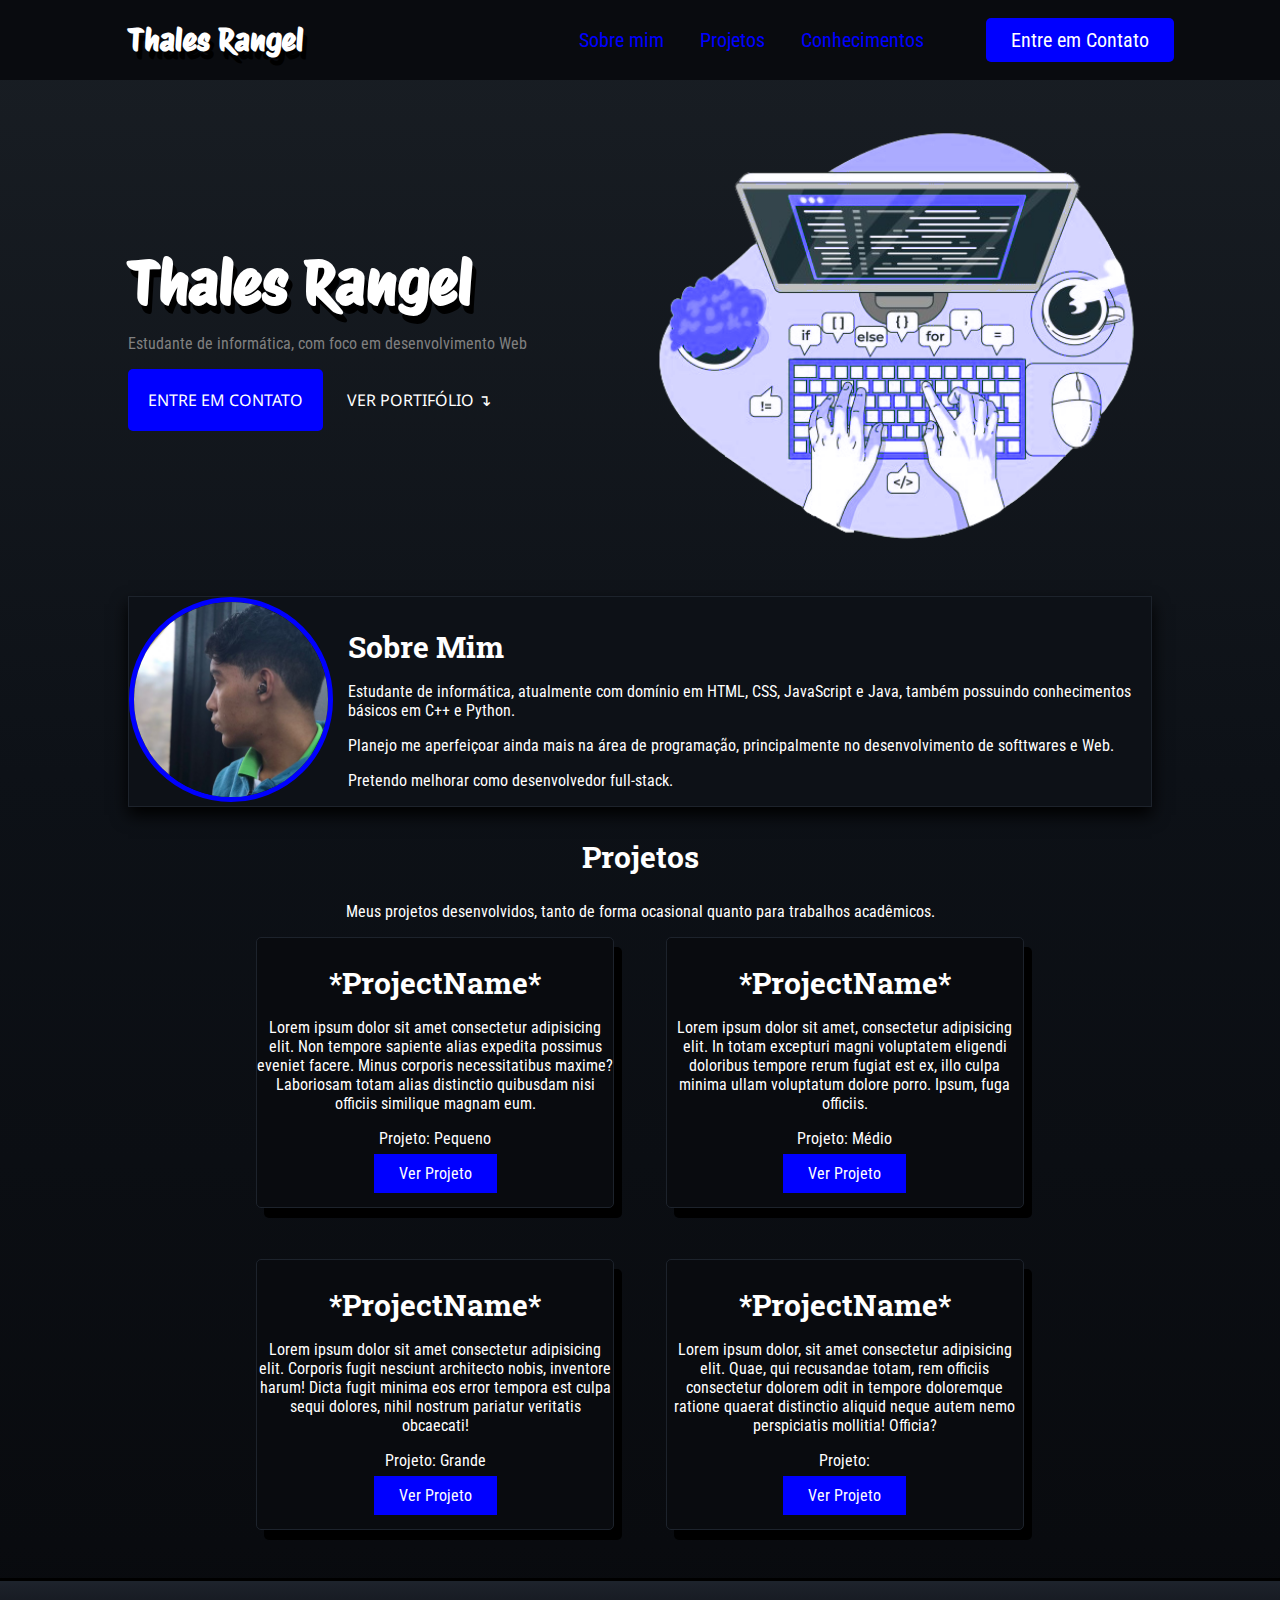
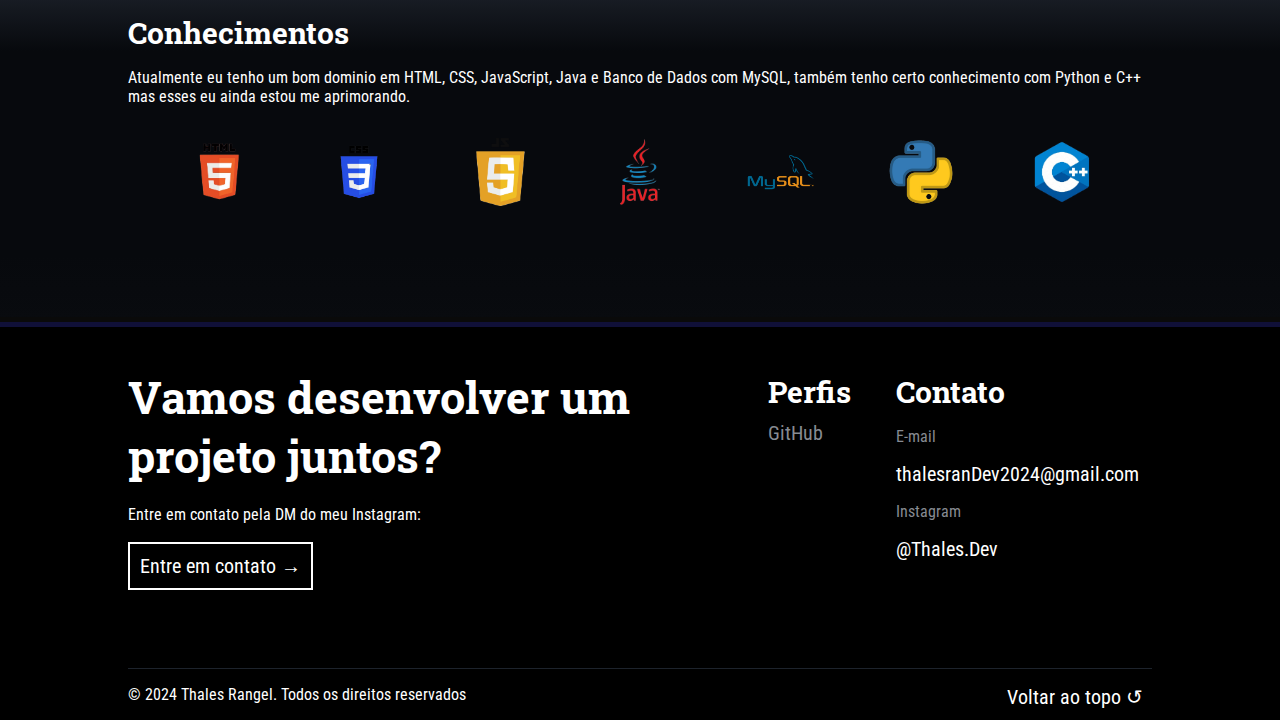
==== index.html @ 8276da6a "Teste novamente para ver se a hospedagem lê o index.html" ====
<!DOCTYPE html>
<html lang="pt-br">

<head>
    <meta charset="UTF-8">
    <meta name="viewport" content="width=device-width, initial-scale=1.0">
    <title>Thales Rangel | Desenvolvolvedor web</title>

    <link rel="stylesheet" href="CSS/Style.css">
    <link rel="stylesheet" href="CSS/Responsive.css">
</head>

<body>
    <nav>
        <div class="name">
            <a href="index.html">
                <h1>Thales Rangel</h1>
            </a>
        </div>

        <div class="menu">
            <img src="img/menu.png" alt="" id="dropdown-menu">

            <div class="dropdown">
                <a href="#Sobre-mim">Sobre mim</a>
                <a href="#Projetos">Projetos</a>
                <a href="#Conhecimentos">Conhecimentos</a>
                <a href="https://www.instagram.com/thales.dev/" id="contactButton">Entre em Contato</a>
            </div>
        </div>
    </nav>

    <main>
        <header>
            <div class="headline">
                <h2>Thales Rangel</h2>
                <p>Estudante de informática, com foco em desenvolvimento Web</p>

                <a href="https://www.instagram.com/thales.dev/" class="headline-bnt">Entre em contato</a>
                <a href="#Projetos" class="headline-bnt" id="viewPort">Ver Portifólio ↴</a>
            </div>
            <div class="headline-img">
                <img src="img/Ilustracao.png" alt="">
            </div>
        </header>

        <section class="about-me" id="Sobre-mim">
            <div class="about-me-img">
                <img src="img/Sobre-mim-img.jpg" alt="">
            </div>

            <div class="about-me-text">
                <h3>Sobre Mim</h3>
                <p>Estudante de informática, atualmente com domínio em HTML, CSS, JavaScript e Java, também possuindo conhecimentos
                    básicos em C++ e Python.</p>
                <p>Planejo me aperfeiçoar ainda mais na área de programação, principalmente no desenvolvimento de
                    softtwares
                    e Web.</p>
                <p>Pretendo melhorar como desenvolvedor full-stack.</p>
            </div>
        </section>

        <section class="projects" id="Projetos">
            <h3>Projetos</h3>
            <p>Meus projetos desenvolvidos, tanto de forma ocasional quanto para trabalhos acadêmicos.</p>

            <div class="card">
                <h4>*ProjectName*</h4>
                <p>Lorem ipsum dolor sit amet consectetur adipisicing elit. Non tempore sapiente alias expedita possimus
                    eveniet facere. Minus corporis necessitatibus maxime? Laboriosam totam alias distinctio quibusdam
                    nisi
                    officiis similique magnam eum.</p>
                <p>Projeto: Pequeno</p>
                <a href="#" class="projectButton">Ver Projeto</a>
            </div>
            <div class="card">
                <h4>*ProjectName*</h4>
                <p>Lorem ipsum dolor sit amet, consectetur adipisicing elit. In totam excepturi magni voluptatem
                    eligendi
                    doloribus tempore rerum fugiat est ex, illo culpa minima ullam voluptatum dolore porro. Ipsum, fuga
                    officiis.</p>
                <p>Projeto: Médio</p>
                <a href="#" class="projectButton">Ver Projeto</a>
            </div>
            <div class="card">
                <h4>*ProjectName*</h4>
                <p>Lorem ipsum dolor sit amet consectetur adipisicing elit. Corporis fugit nesciunt architecto nobis,
                    inventore harum! Dicta fugit minima eos error tempora est culpa sequi dolores, nihil nostrum
                    pariatur
                    veritatis obcaecati!</p>
                <p>Projeto: Grande</p>
                <a href="#" class="projectButton">Ver Projeto</a>
            </div>
            <div class="card">
                <h4>*ProjectName*</h4>
                <p>Lorem ipsum dolor, sit amet consectetur adipisicing elit. Quae, qui recusandae totam, rem officiis
                    consectetur dolorem odit in tempore doloremque ratione quaerat distinctio aliquid neque autem nemo
                    perspiciatis mollitia! Officia?</p>
                <p>Projeto: </p>
                <a href="#" class="projectButton">Ver Projeto</a>
            </div>
        </section>

        <section class="conhecimentos" id="Conhecimentos">
            <h3>Conhecimentos</h3>
            <p>Atualmente eu tenho um bom dominio em HTML, CSS, JavaScript, Java e Banco de Dados com MySQL, também tenho certo conhecimento com Python e C++ mas esses eu ainda estou me aprimorando.</p>

            <div class="lenguages">
                <img id="html" src="img/HTML.png" alt="HTML logo">
                <img id="css" src="img/CSS.png" alt="CSS logo">
                <img id="javascript" src="img/JavaScript.png" alt="JavaScript logo">
                <img id="java" src="img/Java.png" alt="Java logo">
                <img id="mysql" src="img/MySQL.png" alt="MySQL logo">
                <img id="python" src="img/Python.png" alt="Python logo">
                <img id="cpp" src="img/Cpp.png" alt="C++ logo">
            </div>
        </section>

        <footer>
            <div class="form">
                <h2>Vamos desenvolver um projeto juntos?</h2>

                <p>Entre em contato pela DM do meu Instagram:</p>

                <a href="https://www.instagram.com/thales.dev/" id="formButton">Entre em contato →</a>
            </div>

            <div class="contatos">
                <div id="perfis">
                    <h2>Perfis</h2>
                    <a href="https://github.com/Thales-Rangel" target="_blank">GitHub</a>
                </div>

                <div id="contatos">
                    <h2>Contato</h2>

                    <p>E-mail</p>
                    <a href="mailto:thalesranDev2024@gmail.com?subject=&body="
                        target="_blank">thalesranDev2024@gmail.com</a>

                    <p>Instagram</p>
                    <a href="https://www.instagram.com/thales.dev/" target="_blank">@Thales.Dev</a>
                </div>
            </div>

            <div id="copyright">
                <p>© 2024 Thales Rangel. Todos os direitos reservados</p>
                <a href="#">Voltar ao topo ↺</a>
            </div>
        </footer>
    </main>
</body>

</html>
---- CSS/Style.css ----
@import url('https://fonts.googleapis.com/css2?family=Protest+Riot&display=swap');
@import url('https://fonts.googleapis.com/css2?family=Roboto+Condensed:wght@300&display=swap');
@import url('https://fonts.googleapis.com/css2?family=Noto+Sans&display=swap');
@import url('https://fonts.googleapis.com/css2?family=Roboto+Slab&display=swap');

* {
    box-sizing: border-box;
}

body {
    margin: 0;
    background: linear-gradient(#191e24, #0d1117, #090b0f, black);
    color: white;
    font-family: 'Roboto Condensed', sans-serif;
}

h1,
h2,
h3,
h4,
h5,
h6 {
    font-size: 30px;
    margin-bottom: 10px;
    font-family: 'Roboto Slab', serif;
}

nav {
    /*border: 2px solid red;*/
    display: flex;
    flex-flow: row wrap;
    height: 80px;
    position: fixed;
    justify-content: center;
    align-items: center;
    width: 100%;
    background-color: #090b0f;
}

.name {
    width: 20%;
    margin-left: 10%;
    text-align: left;
}

.name a {
    text-decoration: none;
    color: white;
}

.name h1 {
    font-family: 'Protest Riot', sans-serif;
    margin: 0 auto;
    text-shadow: 4px 8px black;
}

.menu {
    width: 70%;
    text-align: right;
    padding: 20px;
}

.menu #dropdown-menu {
    width: 50px;
}

.menu a {
    padding: 20px 16px;
    text-decoration: none;
    font-size: 20px;
    color: blue;
}

.menu a:hover {
    border-top: 4px solid blue;
}

.menu #contactButton {
    background-color: blue;
    border-radius: 5px;
    color: white;
    border: none;

    padding: 10px 25px;

    margin-right: 10%;
    margin-left: 5%;
}

.menu #contactButton:hover {
    opacity: 0.9;
}

header {
    /*border: 2px solid red;*/
    padding-top: 80px;
    display: flex;
    flex-flow: row wrap;
    justify-content: center;
    align-items: center;
}

.headline {
    margin-left: 10%;
    width: 40%;
}

.headline h2 {
    font-weight: 900;
    font-size: 60px;
    margin: 0;
    padding: 0;
    font-family: 'Protest Riot', sans-serif;
    text-shadow: 4px 8px black;
}

.headline p {
    color: gray;
    text-align: left;
}

.headline-bnt {
    display: inline-block;
    padding: 20px;
    color: white;
    background-color: blue;
    text-transform: uppercase;
    border-radius: 5px;
    text-decoration: none;
    font-family: 'Noto Sans', sans-serif;
}

.headline-bnt:hover {
    padding: 21px;
    font-size: 105%;
}

#viewPort {
    background-color: transparent;
}

#viewPort:hover {
    opacity: 0.7;
    padding: 20px;
    font-size: 100%;
}

.headline-img {
    width: 40%;
    margin-right: 10%;
    text-align: center;
}

.headline-img img {
    width: 100%;
}

.about-me {
    border: 1px solid #1d232c;
    display: flex;
    flex-flow: column row;
    justify-content: center;
    align-items: center;
    width: 80%;
    margin-left: 10%;
    margin-right: 10%;
    box-shadow: 0 8px 16px black;
    background-color: #0d1117;
}

.about-me-img {
    width: 20%;
}

.about-me-img img {
    width: 100%;
    border-radius: 50%;
    border: 5px solid blue;
}

.about-me-text {
    /*border: 2px solid red;*/
    width: 80%;
    padding-left: 15px;
}

.projects {
    /*border: 2px solid red;*/
    display: flex;
    flex-flow: wrap;
    justify-content: center;
    align-items: center;
    padding-left: 10%;
    padding-right: 10%;
    text-align: center;
}

.projects h3 {
    width: 80%;
}

.projects p {
    width: 80%;
}

.card {
    border: 1px solid #1d232c;
    width: 35%;
    min-height: 271px;
    margin-left: 2.5%;
    margin-bottom: 5%;
    margin-right: 2.5%;
    background-color: #090b0f;
    border-radius: 5px;
    box-shadow: 8px 10px black;
    padding-bottom: 20px;
}

.card:hover {
    box-shadow: none;
    box-shadow: 0px 0px 2px 2px rgb(216, 230, 237);
}

.card h4 {
    margin-top: 25px;
}

.card p {
    width: 100%;
}

.projectButton {
    color: white;
    text-decoration: none;
    background-color: blue;
    padding: 10px 25px;
}

.projectButton:hover {
    opacity: 0.7;
}

.conhecimentos {
    padding-left: 10%;
    padding-right: 10%;
    border-top: 2px solid #1d232c;
    background: linear-gradient(#1d222b, #07090d, #07090d, #07090d, #07090d, #090b0f);
    box-shadow: 0px 0px 0px 3px black;

    padding-bottom: 100px;
}

.lenguages {
    display: flex;
    justify-content: space-evenly;
    /*max-width: 100rem;*/
    /*margin-left: auto;*/
    /*margin-right: auto;*/
    /*flex-wrap: wrap;*/
}

.lenguages img {
    padding: 16px;
    width: 100px;
}

footer {
    /*border: 2px solid red;*/
    display: flex;
    flex-flow: row wrap;
    padding-top: 20px;
    padding-left: 10%;
    padding-right: 10%;
    border-top: 5px solid rgb(16, 16, 56);
    background-color: black;
    box-shadow: 0 0 0 5px rgb(10, 10, 10);
}

footer a {
    font-size: 20px;
    text-decoration: none;
    color: #878b92;
}

.form {
    /*border: 1px solid red;*/
    width: 50%;
}

.form h2 {
    font-size: 45px;
    margin-top: 20px;
    margin-bottom: 0;
}

.form p {
    width: 100%;
    margin-top: 20px;
    margin-bottom: 30px;
}

#formButton {
    border: 2px solid white;
    color: white;
    text-decoration: none;
    padding: 10px;
    font-size: 20px;
    margin-top: 20px;
}

#formButton:hover {
    background-color: white;
    color: black;
}

.contatos {
    /*border: 1px solid red;*/
    width: 50%;
    display: flex;
    flex-flow: row wrap;
}

.contatos #perfis {
    width: 25%;
    justify-content: center;
    margin-left: 25%;
}

.contatos #contatos {
    width: 50%;
    justify-content: center;
}

#contatos p {
    color: #878b92;
}

#contatos a {
    color: white;
}

.form,
.contatos {
    /*border: 1px solid green;*/
    margin-bottom: 90px;
    height: auto;
}

#copyright {
    width: 100%;
    border-top: 1px solid #1d232c;
    display: flex;
    flex-flow: row wrap;

}

#copyright p {
    /*border: 1px solid red;*/
    width: 85%;
}

#copyright a {
    width: 15%;
    text-decoration: none;
    text-align: center;
    margin-top: 16px;
    color: white;
    /*border: 1px solid red;*/
}
---- CSS/Responsive.css ----
@media screen and (max-width: 401px) {
    .name h1 {
        font-size: 20px;
    }

    .name {
        width: 50%;
        margin: 0;
    }

    .menu {
        width: 50%;
    }

    .content {
        margin: 0 !important;
        margin-bottom: 50px !important;
    }

}

@media screen and (max-width: 511px) {
    .heading h1 {
        font-size: 30px !important;
    }

    .conhecimentos {
        text-align: center;
    }

    .lenguages {
        display: none;
    }

    .name {
        width: 64% !important;
        margin-left: 18%;
    }

    .menu {
        width: 18% !important;
    }
}

@media screen and (max-width: 580px){
    .lenguages img{
        width: 60px !important;
    }
}

@media screen and (max-width: 680px) and (min-width: 581px) {
    .lenguages img {
        width: 70px !important;
    }
}

@media screen and (max-width: 781px) {
    header {
        padding-top: 120px !important;
    }

    .headline {
        width: 100% !important;
        margin: 0 !important;
    }

    .headline-img {
        width: 100% !important;
        margin: 0 !important;
    }

    .headline-img img {
        width: 50% !important;
    }

    .about-me {
        flex-flow: row wrap !important;
        text-align: center;
        padding-top: 5px;
    }

    .about-me-img {
        width: 100% !important;
    }

    .about-me-img img {
        width: 25% !important;
    }

    .about-me-text {
        width: 100% !important;
        padding: 0 !important;
    }

    .lenguages img {
        @media screen and (min-width: 681px){
            width: 80px !important;
            
        }
    }

    .card {
        width: 100% !important;
    }

    footer {
        padding: 0;
    }

    .form {
        width: 100% !important;
        text-align: center;
    }

    .contatos {
        width: 100% !important;
        text-align: center;
    }

    #perfis {
        margin: 0 !important;
        width: 100% !important;
    }

    #contatos {
        width: 100% !important;
    }

    #copyright p {
        width: 100% !important;
        text-align: center;
    }

    #copyright a {
        display: none;
    }
}

@media screen and (max-width: 832px) {
    .content {
        padding: 0;
        padding-top: 160px;
        margin-bottom: 50px;
    }

    .heading {
        text-align: center;
    }

    .element,
    .deadline {
        width: 100%;
    }

    .foonting {
        text-align: center;
    }
}

@media screen and (max-width: 865px) {
    .name {
        text-align: center !important;
    }

    .headline {
        text-align: center;
    }

    .headline p {
        text-align: center !important;
    }

    .lenguages img {
        width: 90px;
    }
}

@media screen and (max-width: 832px) and (min-width: 871px) {
    .contatos #perfis {
        width: 40% !important;
        margin-left: 10% !important;
    }

}

@media screen and (max-width: 1030px) and (min-width: 511px) {
    .menu {
        width: 10% !important;
    }

    .name {
        width: 80% !important;
    }
}

@media screen and (max-width: 1030px) {

    .dropdown {
        position: fixed;
        right: 70px;
        top: 10px;
        width: 200px;
        display: none;
        border: 3px solid black;
    }

    .dropdown a {
        display: block;
        border: 2px solid blue;
        border-bottom: 0;
        color: white !important;
        background-color: #0d1117;
    }

    .dropdown a:hover {
        border: 0;
        background-color: blue;
        color: black;
    }

    .menu #contactButton {
        margin: 0 !important;
        padding: 20px 16px !important;
        border-radius: 0 !important;
        background-color: #0d1117;
        border: 2px solid blue;
    }

    .menu #contactButton:hover {
        background-color: blue;
        text-transform: uppercase;
        font-size: 19px;
    }

    #dropdown-menu {
        display: block;
    }

    .menu:hover .dropdown {
        display: block !important;
    }
}

@media screen and (min-width: 1030px) {
    #dropdown-menu {
        display: none;
    }

}
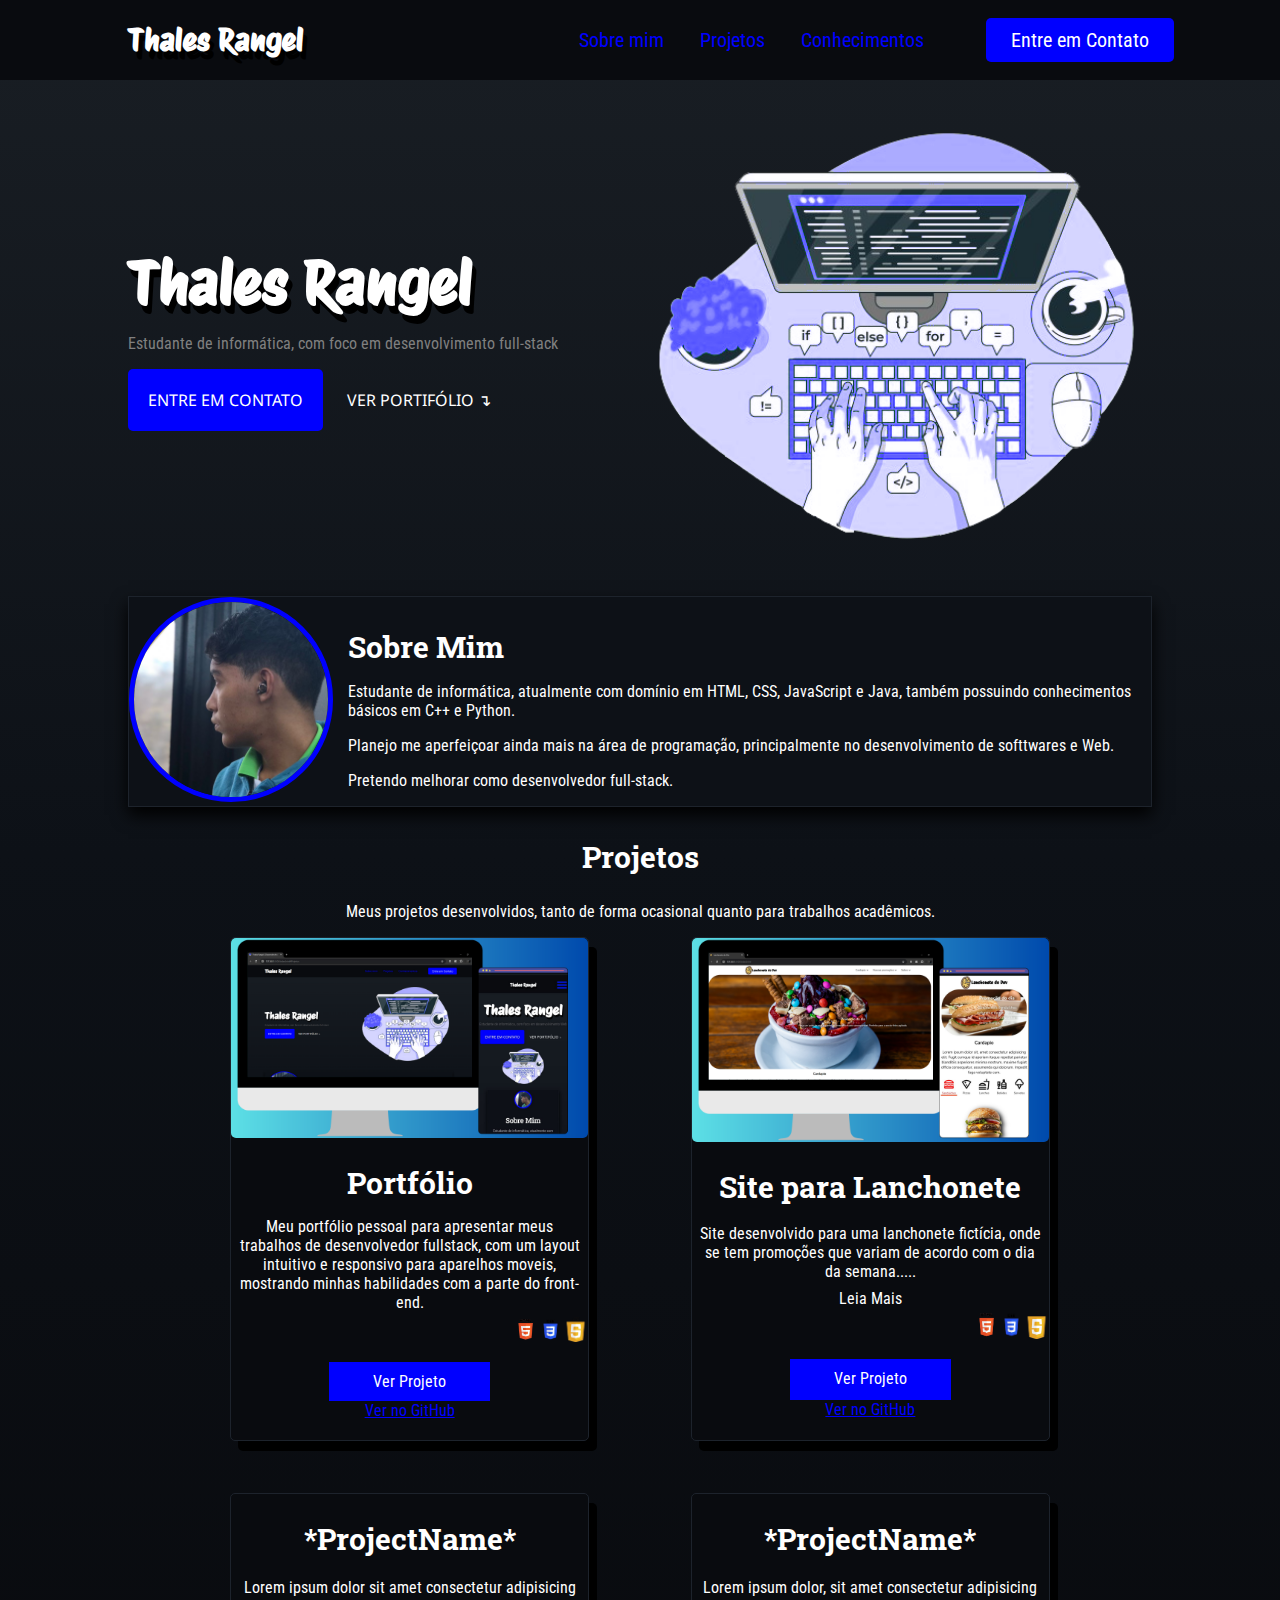
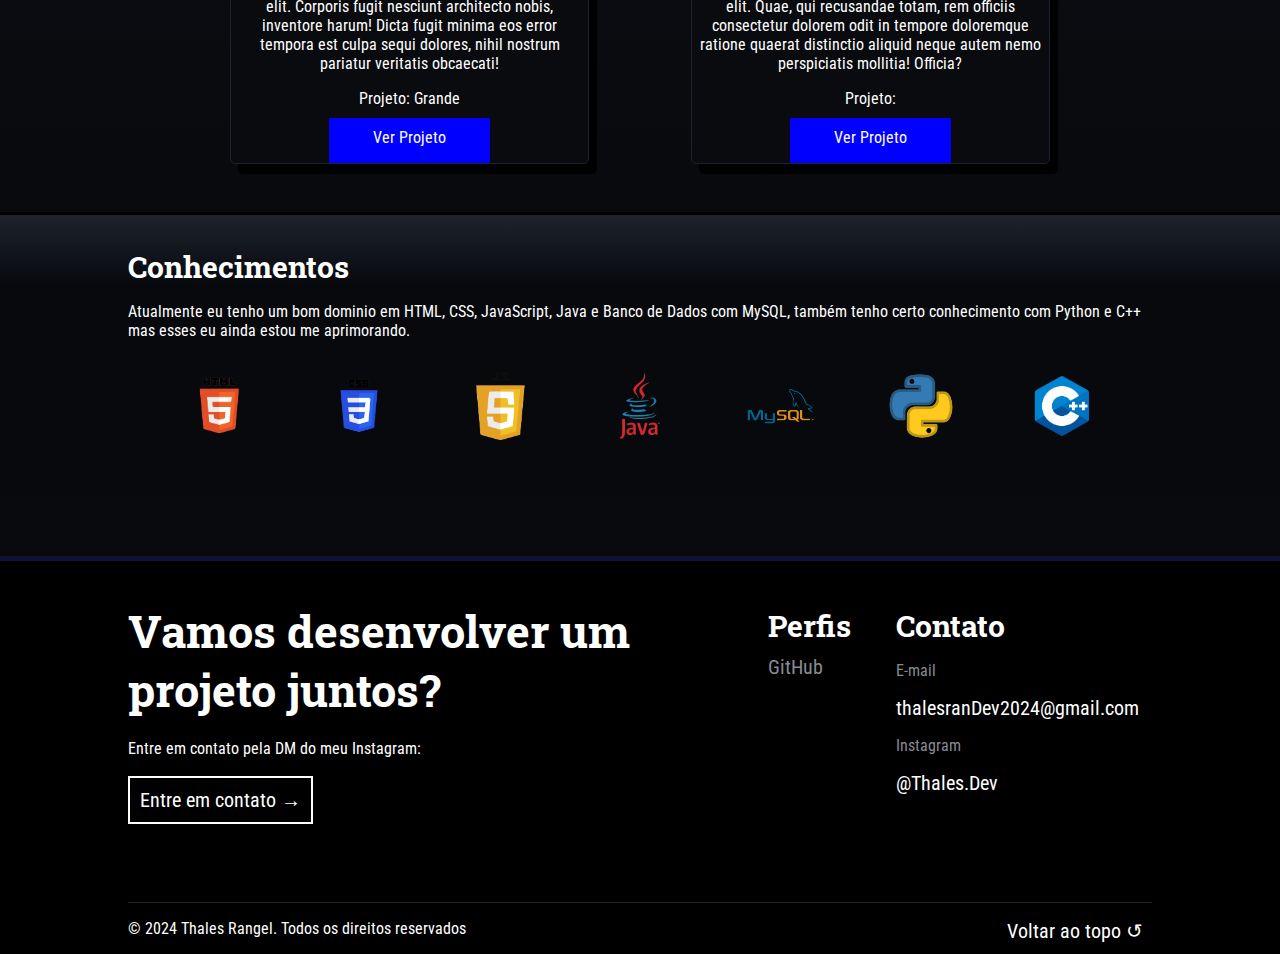
==== commit b93e668a: "Add projects;" ====
--- a/index.html
+++ b/index.html
@@ -4,6 +4,7 @@
 <head>
     <meta charset="UTF-8">
     <meta name="viewport" content="width=device-width, initial-scale=1.0">
+    <link rel="shortcut icon" href="img/icone_site.ico" type="image/x-icon">
     <title>Thales Rangel | Desenvolvolvedor web</title>
 
     <link rel="stylesheet" href="CSS/Style.css">
@@ -34,7 +35,7 @@
         <header>
             <div class="headline">
                 <h2>Thales Rangel</h2>
-                <p>Estudante de informática, com foco em desenvolvimento Web</p>
+                <p>Estudante de informática, com foco em desenvolvimento full-stack</p>
 
                 <a href="https://www.instagram.com/thales.dev/" class="headline-bnt">Entre em contato</a>
                 <a href="#Projetos" class="headline-bnt" id="viewPort">Ver Portifólio ↴</a>
@@ -51,7 +52,8 @@
 
             <div class="about-me-text">
                 <h3>Sobre Mim</h3>
-                <p>Estudante de informática, atualmente com domínio em HTML, CSS, JavaScript e Java, também possuindo conhecimentos
+                <p>Estudante de informática, atualmente com domínio em HTML, CSS, JavaScript e Java, também possuindo
+                    conhecimentos
                     básicos em C++ e Python.</p>
                 <p>Planejo me aperfeiçoar ainda mais na área de programação, principalmente no desenvolvimento de
                     softtwares
@@ -64,46 +66,76 @@
             <h3>Projetos</h3>
             <p>Meus projetos desenvolvidos, tanto de forma ocasional quanto para trabalhos acadêmicos.</p>
 
-            <div class="card">
-                <h4>*ProjectName*</h4>
-                <p>Lorem ipsum dolor sit amet consectetur adipisicing elit. Non tempore sapiente alias expedita possimus
-                    eveniet facere. Minus corporis necessitatibus maxime? Laboriosam totam alias distinctio quibusdam
-                    nisi
-                    officiis similique magnam eum.</p>
-                <p>Projeto: Pequeno</p>
-                <a href="#" class="projectButton">Ver Projeto</a>
-            </div>
-            <div class="card">
-                <h4>*ProjectName*</h4>
-                <p>Lorem ipsum dolor sit amet, consectetur adipisicing elit. In totam excepturi magni voluptatem
-                    eligendi
-                    doloribus tempore rerum fugiat est ex, illo culpa minima ullam voluptatum dolore porro. Ipsum, fuga
-                    officiis.</p>
-                <p>Projeto: Médio</p>
-                <a href="#" class="projectButton">Ver Projeto</a>
-            </div>
-            <div class="card">
-                <h4>*ProjectName*</h4>
-                <p>Lorem ipsum dolor sit amet consectetur adipisicing elit. Corporis fugit nesciunt architecto nobis,
-                    inventore harum! Dicta fugit minima eos error tempora est culpa sequi dolores, nihil nostrum
-                    pariatur
-                    veritatis obcaecati!</p>
-                <p>Projeto: Grande</p>
-                <a href="#" class="projectButton">Ver Projeto</a>
-            </div>
-            <div class="card">
-                <h4>*ProjectName*</h4>
-                <p>Lorem ipsum dolor, sit amet consectetur adipisicing elit. Quae, qui recusandae totam, rem officiis
-                    consectetur dolorem odit in tempore doloremque ratione quaerat distinctio aliquid neque autem nemo
-                    perspiciatis mollitia! Officia?</p>
-                <p>Projeto: </p>
-                <a href="#" class="projectButton">Ver Projeto</a>
+            <div class="project-cards">
+                <div class="card">
+                    <img src="img/Portfolio Img.png" alt="">
+    
+                    <h4>Portfólio</h4>
+    
+                    <p>Meu portfólio pessoal para apresentar meus trabalhos de desenvolvedor fullstack, com um layout intuitivo e responsivo para aparelhos moveis, mostrando minhas habilidades com a parte do front-end.</p>
+    
+                    <div class="lenguages">
+                        <img src="img/HTML.png"> <img src="img/CSS.png"> <img src="img/JavaScript.png">
+                    </div>
+    
+                    <div class="ver-projeto">
+                        <a href="https://thales-rangel.github.io/Thales-Rangel-Portifolio/" class="projectButton" target="_blank">Ver Projeto</a>
+                        <br>
+                        <a href="http://github.com/Thales-Rangel/Thales-Rangel-Portifolio" target="_blank">Ver no GitHub</a>
+                    </div>
+                </div>
+                <div class="card">
+                    <img src="img/Site para Lanchonete Img.png" alt="">
+                    <h4>Site para Lanchonete</h4>
+                    <p>Site desenvolvido para uma lanchonete fictícia, onde se tem promoções que variam de acordo com o dia
+                        da semana.<span id="pontos1">....</span></p>
+    
+    
+                    <span id="mais1" style="display: none;">
+                        <p>O site é responsivo e compativel com todo tipo de dispositivo movel.
+                        </p>
+                        <p>Esse projeto demonstra minhas habilidades com páginas de visualização, tornando elas compativeis
+                            com
+                            a maioria dos dispositivos (notebooks, desktops, tablets, celulares), além da minhas habilidades
+                            para criar funções com JavaScript para navegação no site, ou para alterar a aparência de
+                            acordo com o dia da semana.</p>
+                    </span>
+                    <a onclick="mostrarMais('mais1', 'pontos1', this)" style="color: white;">Leia Mais</a>
+    
+                    <div class="lenguages">
+                        <img src="img/HTML.png"> <img src="img/CSS.png"> <img src="img/JavaScript.png">
+                    </div>
+                    <div class="ver-projeto">
+                        <a href="https://thales-rangel.github.io/Site-para-lanchonete/" class="projectButton"
+                            target="_blank">Ver Projeto</a>
+                        <br>
+                        <a href="https://github.com/Thales-Rangel/Site-para-lanchonete" target="_blank">Ver no GitHub</a>
+                    </div>
+                </div>
+                <div class="card">
+                    <h4>*ProjectName*</h4>
+                    <p>Lorem ipsum dolor sit amet consectetur adipisicing elit. Corporis fugit nesciunt architecto nobis,
+                        inventore harum! Dicta fugit minima eos error tempora est culpa sequi dolores, nihil nostrum
+                        pariatur
+                        veritatis obcaecati!</p>
+                    <p>Projeto: Grande</p>
+                    <a href="#" class="projectButton">Ver Projeto</a>
+                </div>
+                <div class="card">
+                    <h4>*ProjectName*</h4>
+                    <p>Lorem ipsum dolor, sit amet consectetur adipisicing elit. Quae, qui recusandae totam, rem officiis
+                        consectetur dolorem odit in tempore doloremque ratione quaerat distinctio aliquid neque autem nemo
+                        perspiciatis mollitia! Officia?</p>
+                    <p>Projeto: </p>
+                    <a href="#" class="projectButton">Ver Projeto</a>
+                </div>
             </div>
         </section>
 
         <section class="conhecimentos" id="Conhecimentos">
             <h3>Conhecimentos</h3>
-            <p>Atualmente eu tenho um bom dominio em HTML, CSS, JavaScript, Java e Banco de Dados com MySQL, também tenho certo conhecimento com Python e C++ mas esses eu ainda estou me aprimorando.</p>
+            <p>Atualmente eu tenho um bom dominio em HTML, CSS, JavaScript, Java e Banco de Dados com MySQL, também
+                tenho certo conhecimento com Python e C++ mas esses eu ainda estou me aprimorando.</p>
 
             <div class="lenguages">
                 <img id="html" src="img/HTML.png" alt="HTML logo">
@@ -149,6 +181,8 @@
             </div>
         </footer>
     </main>
+
+    <script src="JS/Script.js"></script>
 </body>
 
 </html>--- a/CSS/Style.css
+++ b/CSS/Style.css
@@ -203,17 +203,24 @@
     width: 80%;
 }
 
+.project-cards{
+    display: flex;
+    flex-flow: row wrap;
+    justify-content: space-evenly;
+}
+
 .card {
     border: 1px solid #1d232c;
     width: 35%;
     min-height: 271px;
-    margin-left: 2.5%;
     margin-bottom: 5%;
-    margin-right: 2.5%;
     background-color: #090b0f;
     border-radius: 5px;
     box-shadow: 8px 10px black;
-    padding-bottom: 20px;
+
+    display: flex;
+    flex-flow: row wrap;
+    justify-content: center;
 }
 
 .card:hover {
@@ -221,19 +228,49 @@
     box-shadow: 0px 0px 2px 2px rgb(216, 230, 237);
 }
 
+.card img{
+    width: 100%;
+    border-radius: 5px;
+}
+
 .card h4 {
     margin-top: 25px;
 }
 
 .card p {
     width: 100%;
-}
-
-.projectButton {
+    margin: 5px;
+}
+
+.card .lenguages{
+    justify-content: right;
+}
+.card .lenguages img {
+    width: 7%;
+    padding: 0;
+}
+
+.ver-projeto{
+    width: 100%;
+    padding: 20px 0;
+    justify-content: center;
+    display: flex;
+    flex-flow: row wrap;
+}
+
+.card a{
+    color: blue;
+    cursor: pointer;
+    width: 100%;
+}
+
+.card .projectButton {
+    width: 45%;
+    margin: 0 27.5%;
     color: white;
     text-decoration: none;
     background-color: blue;
-    padding: 10px 25px;
+    padding: 10px 0;
 }
 
 .projectButton:hover {
--- a/CSS/Responsive.css
+++ b/CSS/Responsive.css
@@ -28,7 +28,7 @@
         text-align: center;
     }
 
-    .lenguages {
+    .conhecimentos .lenguages {
         display: none;
     }
 
@@ -43,13 +43,13 @@
 }
 
 @media screen and (max-width: 580px){
-    .lenguages img{
+    .conhecimentos .lenguages img{
         width: 60px !important;
     }
 }
 
 @media screen and (max-width: 680px) and (min-width: 581px) {
-    .lenguages img {
+    .conhecimentos .lenguages img {
         width: 70px !important;
     }
 }
@@ -92,7 +92,7 @@
         padding: 0 !important;
     }
 
-    .lenguages img {
+    .conhecimentos .lenguages img {
         @media screen and (min-width: 681px){
             width: 80px !important;
             
@@ -170,7 +170,7 @@
         text-align: center !important;
     }
 
-    .lenguages img {
+    .conhecimentos .lenguages img {
         width: 90px;
     }
 }
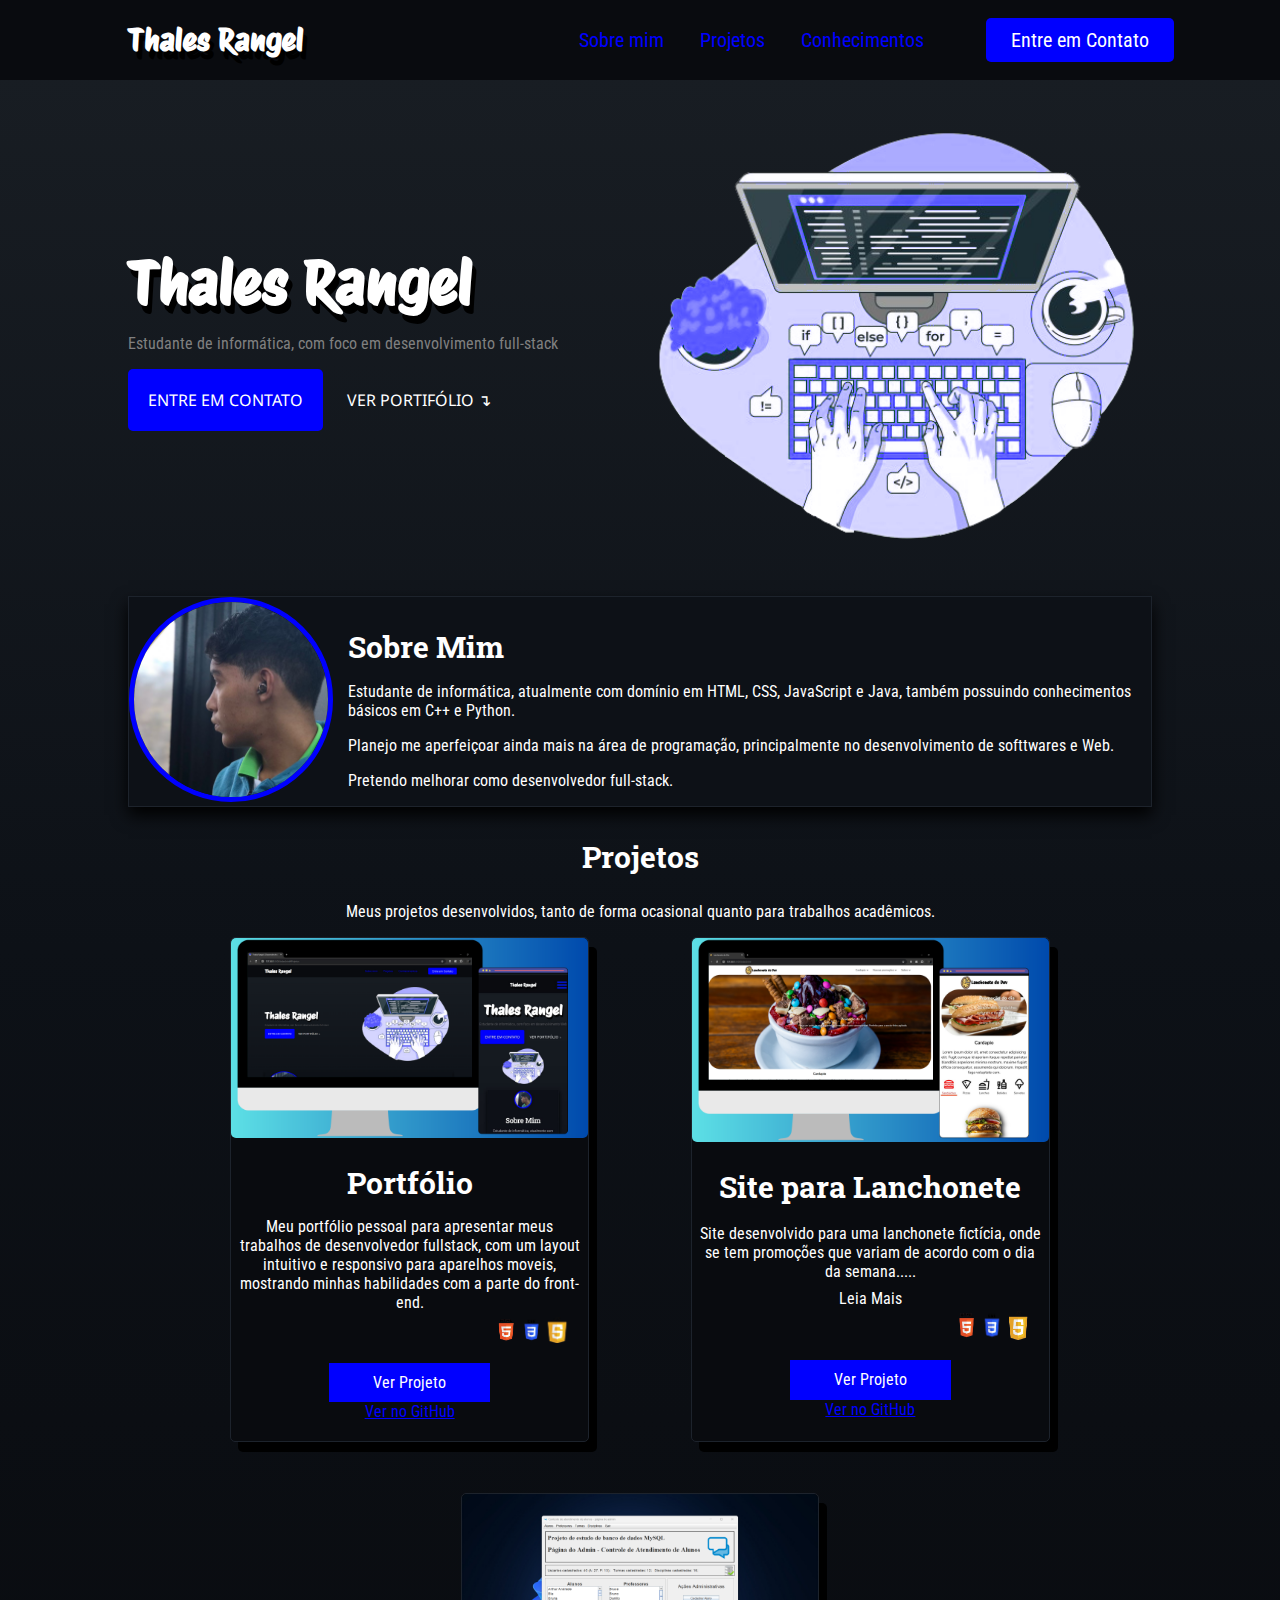
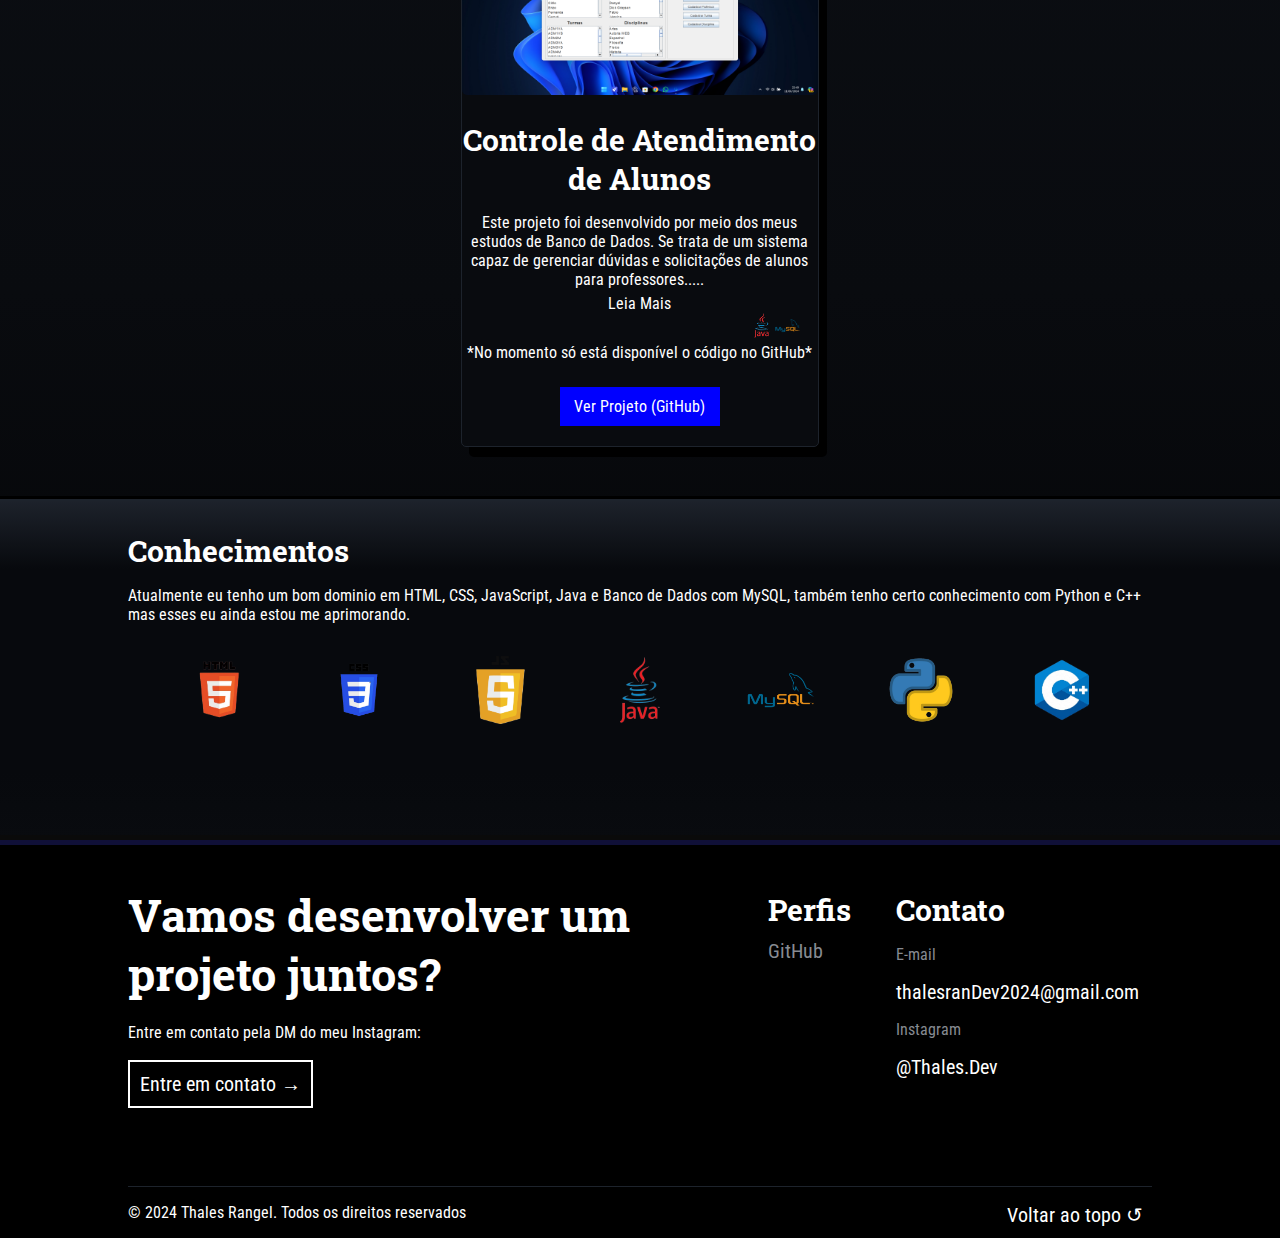
==== commit f63f10f6: "Add Projeto" ====
--- a/index.html
+++ b/index.html
@@ -113,23 +113,30 @@
                     </div>
                 </div>
                 <div class="card">
-                    <h4>*ProjectName*</h4>
-                    <p>Lorem ipsum dolor sit amet consectetur adipisicing elit. Corporis fugit nesciunt architecto nobis,
-                        inventore harum! Dicta fugit minima eos error tempora est culpa sequi dolores, nihil nostrum
-                        pariatur
-                        veritatis obcaecati!</p>
-                    <p>Projeto: Grande</p>
-                    <a href="#" class="projectButton">Ver Projeto</a>
+                    <img src="img/Projeto PABD.png" alt="">
+
+                    <h4>Controle de Atendimento de Alunos</h4>
+
+                    <p>Este projeto foi desenvolvido por meio dos meus estudos de Banco de Dados. Se trata de um sistema capaz de gerenciar dúvidas e solicitações de alunos para professores.<span id="pontos2">....</span></p>
+
+                    <span id="mais2" style="display: none;">
+                        <p>O sistema é capaz de armazenar dados de alunos, professores, turmas, disciplinas e solicitações em um banco de dados MySQL, onde é possivel cadastrar e remover cada um desses, além de buscar por diversos mecânismos de busca.</p>
+
+                        <p>Este projeto é capaz de mostrar minhas habilidades com Java e com Banco de Dados MySQL, além de minhas habilidades com gestão de usuários e de criação de interface gráfica com Java.</p>
+                    </span>
+
+                    <a onclick="mostrarMais('mais2', 'pontos2', this)" style="color: white;">Leia Mais</a>
+
+                    <div class="lenguages">
+                        <img src="img/Java.png"> <img src="img/MySQL.png">
+                    </div>
+                    
+                    <p>*No momento só está disponível o código no GitHub*</p>
+                    <div class="ver-projeto">
+                        <a href="https://github.com/Thales-Rangel/Controle-de-Atendimento-de-Alunos-V2" class="projectButton" target="_blank">Ver Projeto (GitHub)</a>
+                    </div>
                 </div>
-                <div class="card">
-                    <h4>*ProjectName*</h4>
-                    <p>Lorem ipsum dolor, sit amet consectetur adipisicing elit. Quae, qui recusandae totam, rem officiis
-                        consectetur dolorem odit in tempore doloremque ratione quaerat distinctio aliquid neque autem nemo
-                        perspiciatis mollitia! Officia?</p>
-                    <p>Projeto: </p>
-                    <a href="#" class="projectButton">Ver Projeto</a>
-                </div>
-            </div>
+                
         </section>
 
         <section class="conhecimentos" id="Conhecimentos">
--- a/CSS/Style.css
+++ b/CSS/Style.css
@@ -244,9 +244,12 @@
 
 .card .lenguages{
     justify-content: right;
+    width: 90%;
+    margin: 0 5%;
+    max-height: 30px;
 }
 .card .lenguages img {
-    width: 7%;
+    width: 8%;
     padding: 0;
 }
 
@@ -261,7 +264,9 @@
 .card a{
     color: blue;
     cursor: pointer;
-    width: 100%;
+}
+.card a:hover{
+    text-decoration: underline;
 }
 
 .card .projectButton {
@@ -271,6 +276,7 @@
     text-decoration: none;
     background-color: blue;
     padding: 10px 0;
+    text-decoration: none !important;
 }
 
 .projectButton:hover {
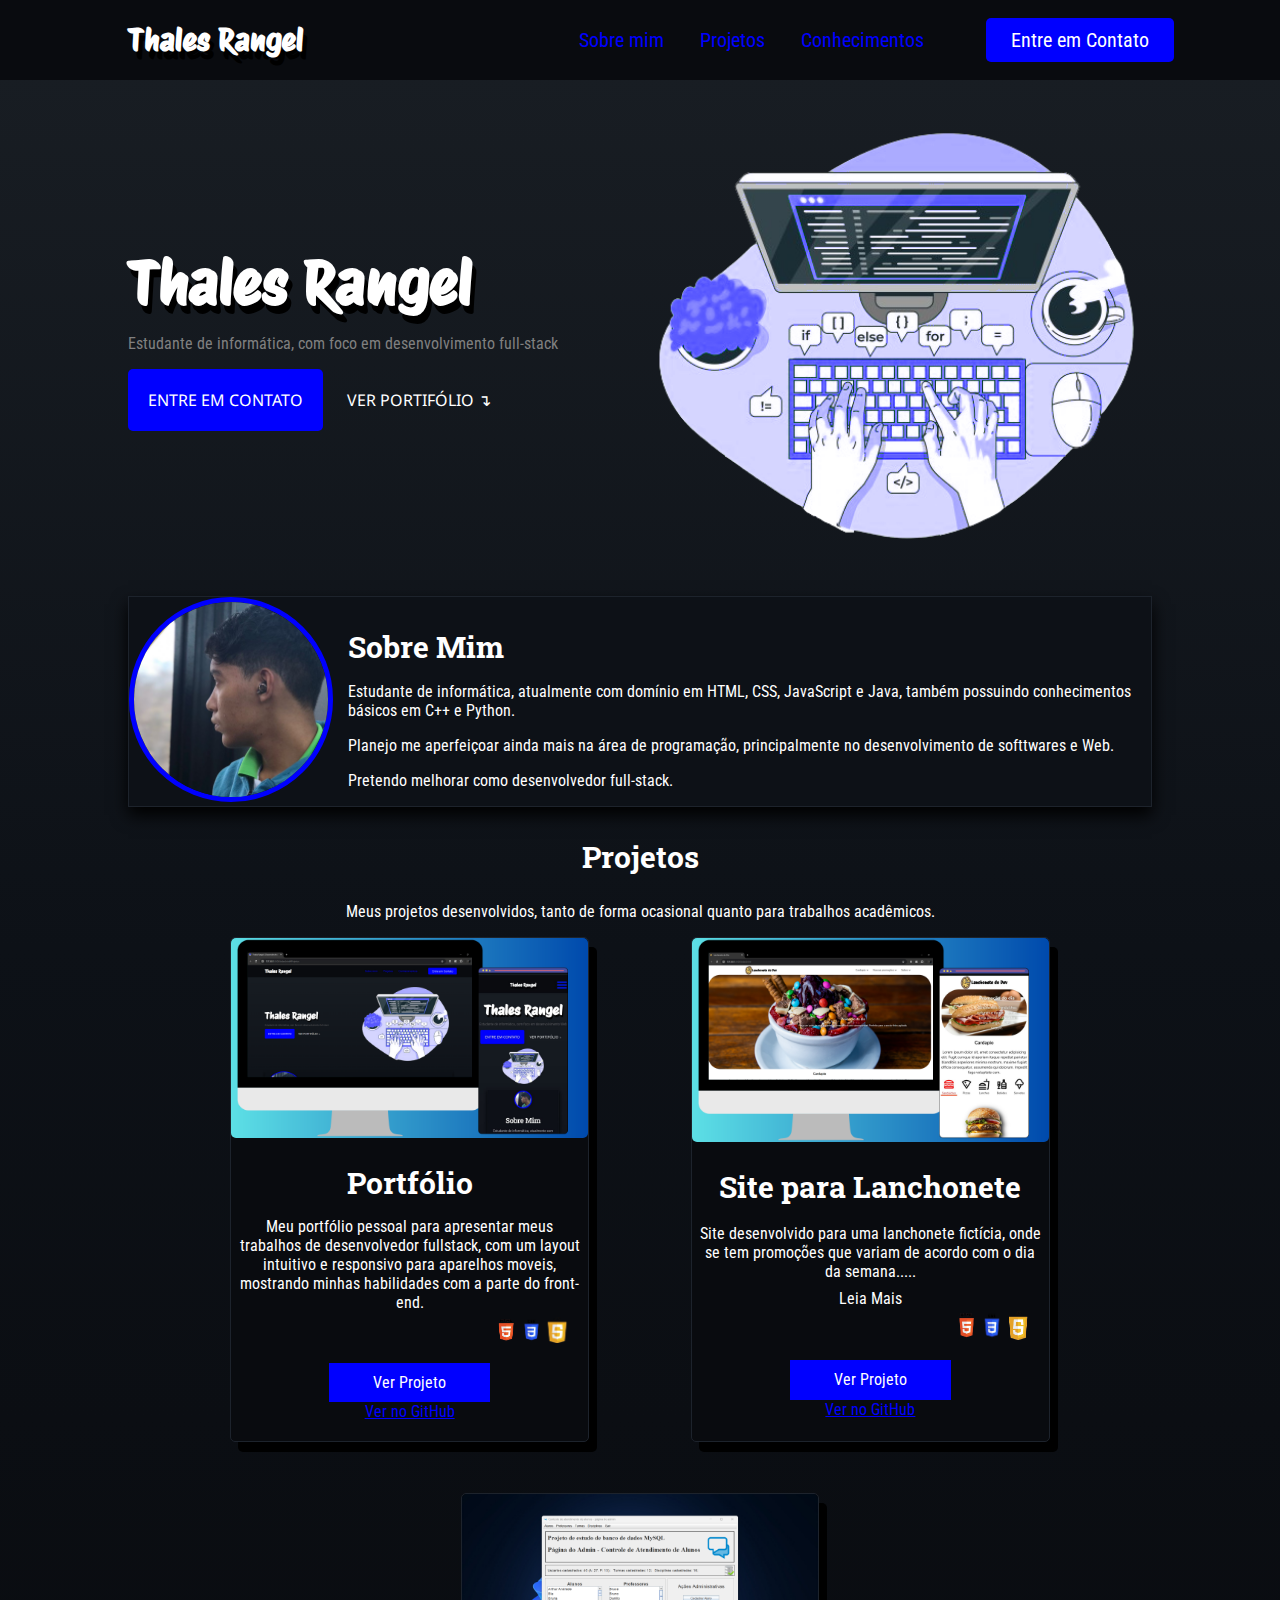
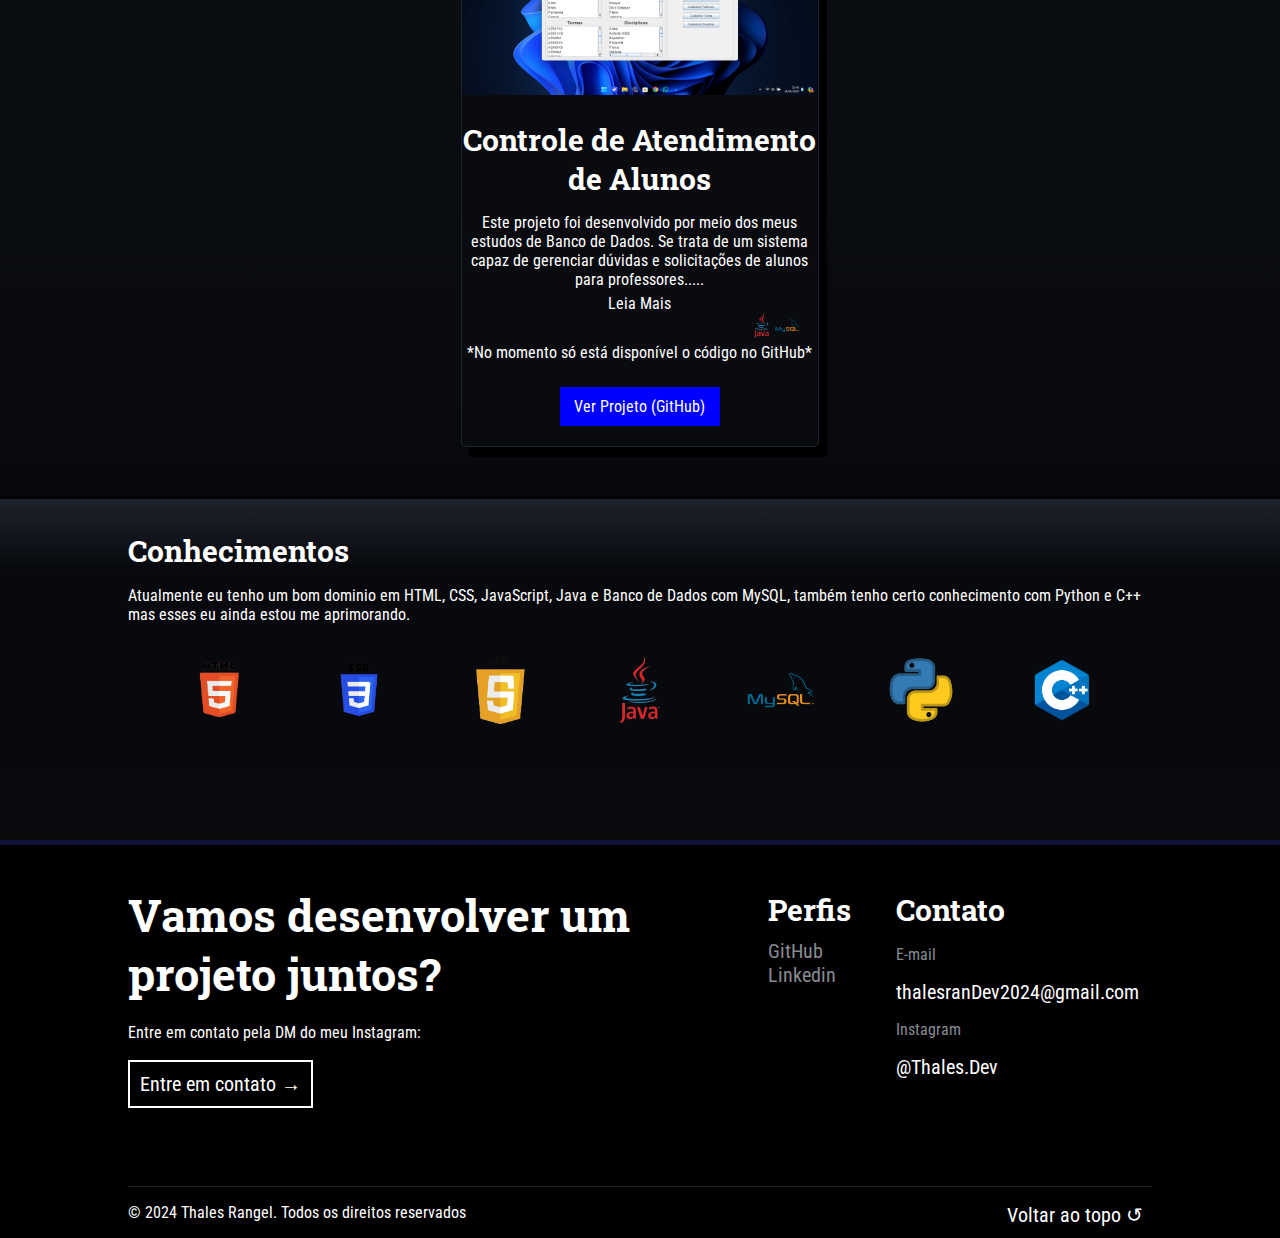
==== commit 43ce1094: "Add link para o meu Linkedin" ====
--- a/index.html
+++ b/index.html
@@ -168,6 +168,8 @@
                 <div id="perfis">
                     <h2>Perfis</h2>
                     <a href="https://github.com/Thales-Rangel" target="_blank">GitHub</a>
+                    <br>
+                    <a href="https://www.linkedin.com/in/thales-rangel-dev/" target="_blank">Linkedin</a>
                 </div>
 
                 <div id="contatos">
